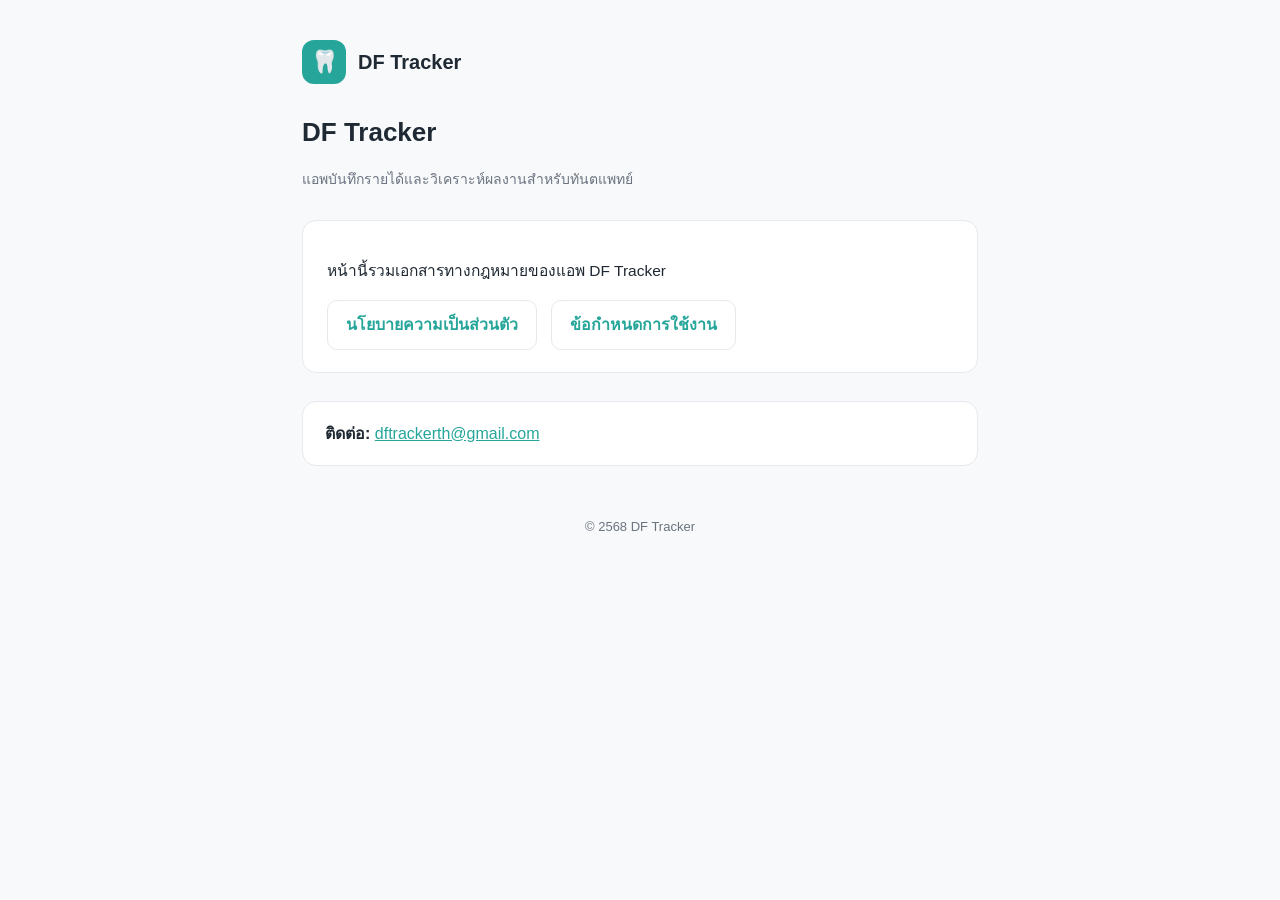
==== index.html @ 6d8a1709 "Add legal pages (privacy, terms, home)" ====
<!DOCTYPE html>
<html lang="th">
<head>
<meta charset="UTF-8">
<meta name="viewport" content="width=device-width, initial-scale=1.0">
<title>DF Tracker</title>
<link rel="stylesheet" href="style.css">
</head>
<body>
<div class="wrap">

  <header class="brand">
    <div class="logo">🦷</div>
    <div class="name">DF Tracker</div>
  </header>

  <h1>DF Tracker</h1>
  <p class="effective">แอพบันทึกรายได้และวิเคราะห์ผลงานสำหรับทันตแพทย์</p>

  <div class="card">
    <p>หน้านี้รวมเอกสารทางกฎหมายของแอพ DF Tracker</p>
    <div class="nav-links">
      <a href="privacy.html">นโยบายความเป็นส่วนตัว</a>
      <a href="terms.html">ข้อกำหนดการใช้งาน</a>
    </div>
  </div>

  <div class="contact">
    <strong>ติดต่อ:</strong> <a href="mailto:dftrackerth@gmail.com">dftrackerth@gmail.com</a>
  </div>

  <footer>© 2568 DF Tracker</footer>

</div>
</body>
</html>
---- style.css ----
:root {
  --accent: #26A69A;
  --ink: #1f2933;
  --muted: #6b7480;
  --line: #e6e9ed;
  --bg: #f7f9fa;
}

* { box-sizing: border-box; }

body {
  margin: 0;
  font-family: -apple-system, BlinkMacSystemFont, "Segoe UI", "Sarabun",
    "Noto Sans Thai", Roboto, sans-serif;
  color: var(--ink);
  background: var(--bg);
  line-height: 1.7;
  -webkit-font-smoothing: antialiased;
}

.wrap {
  max-width: 720px;
  margin: 0 auto;
  padding: 40px 22px 80px;
}

header.brand {
  display: flex;
  align-items: center;
  gap: 12px;
  margin-bottom: 8px;
}

header.brand .logo {
  width: 44px;
  height: 44px;
  border-radius: 12px;
  background: var(--accent);
  color: #fff;
  display: grid;
  place-items: center;
  font-size: 22px;
}

header.brand .name {
  font-size: 20px;
  font-weight: 700;
}

h1 {
  font-size: 26px;
  margin: 26px 0 4px;
}

.effective {
  color: var(--muted);
  font-size: 14px;
  margin-bottom: 28px;
}

h2 {
  font-size: 18px;
  margin: 34px 0 10px;
  padding-top: 18px;
  border-top: 1px solid var(--line);
}

h3 {
  font-size: 15px;
  margin: 18px 0 6px;
  color: var(--ink);
}

p, li { font-size: 15.5px; }

ul { padding-left: 20px; }
li { margin-bottom: 6px; }

a { color: var(--accent); }

strong { font-weight: 700; }

.card {
  background: #fff;
  border: 1px solid var(--line);
  border-radius: 14px;
  padding: 22px 24px;
  margin-top: 26px;
}

.contact {
  background: #fff;
  border: 1px solid var(--line);
  border-radius: 14px;
  padding: 18px 22px;
  margin-top: 28px;
}

.nav-links {
  display: flex;
  gap: 14px;
  margin-top: 14px;
  flex-wrap: wrap;
}

.nav-links a {
  display: inline-block;
  padding: 10px 18px;
  background: #fff;
  border: 1px solid var(--line);
  border-radius: 10px;
  text-decoration: none;
  font-weight: 600;
}

footer {
  margin-top: 50px;
  color: var(--muted);
  font-size: 13px;
  text-align: center;
}
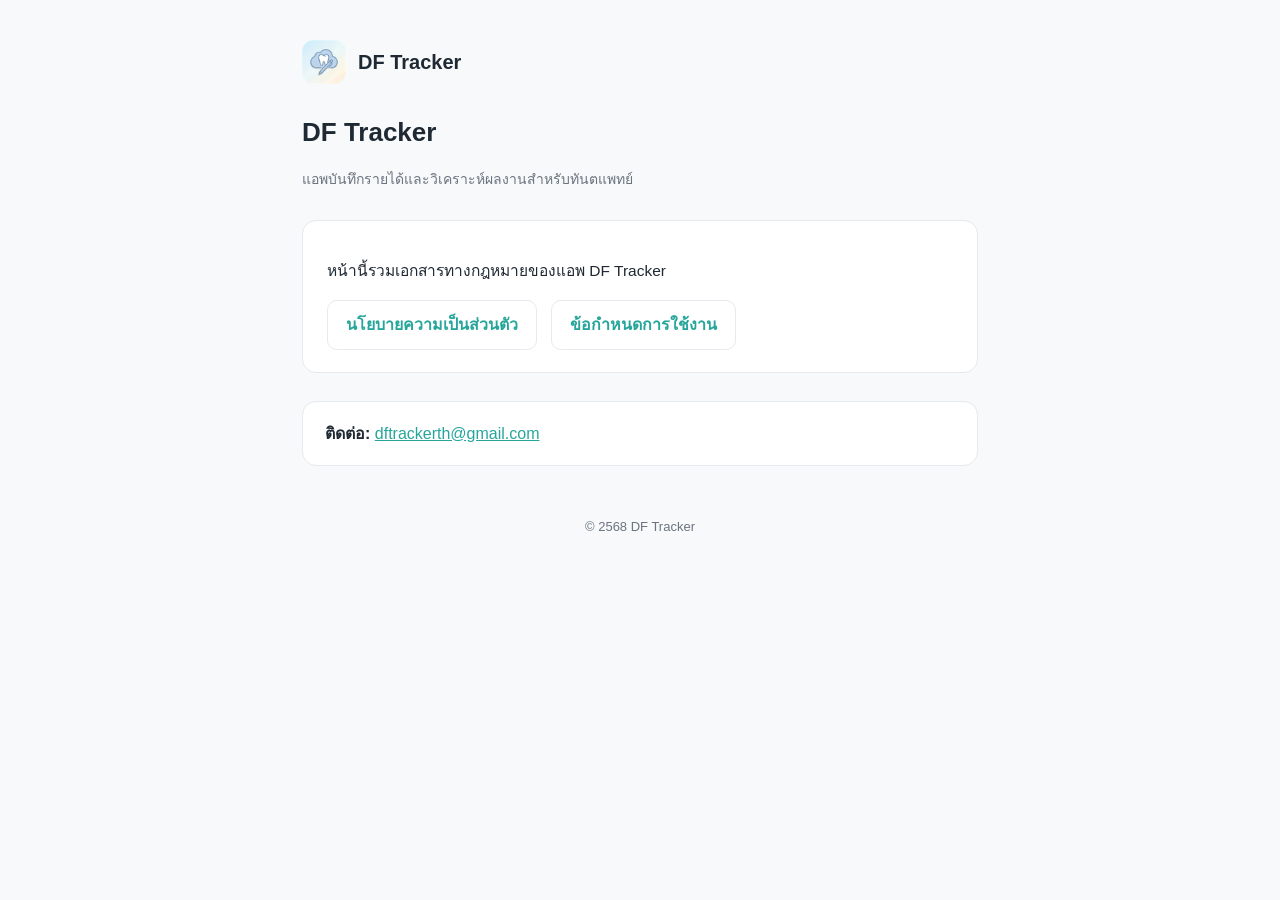
==== commit 26abe9c7: "feat: เปลี่ยน header logo จาก emoji 🦷 เป็นโลโก้แอพจริง - เพิ่ม logo.png (app icon ย่อ 128px) - index" ====
--- a/index.html
+++ b/index.html
@@ -10,7 +10,7 @@
 <div class="wrap">
 
   <header class="brand">
-    <div class="logo">🦷</div>
+    <img class="logo" src="logo.png" alt="DF Tracker">
     <div class="name">DF Tracker</div>
   </header>
 
--- a/style.css
+++ b/style.css
@@ -35,11 +35,8 @@
   width: 44px;
   height: 44px;
   border-radius: 12px;
-  background: var(--accent);
-  color: #fff;
-  display: grid;
-  place-items: center;
-  font-size: 22px;
+  object-fit: cover;
+  display: block;
 }
 
 header.brand .name {
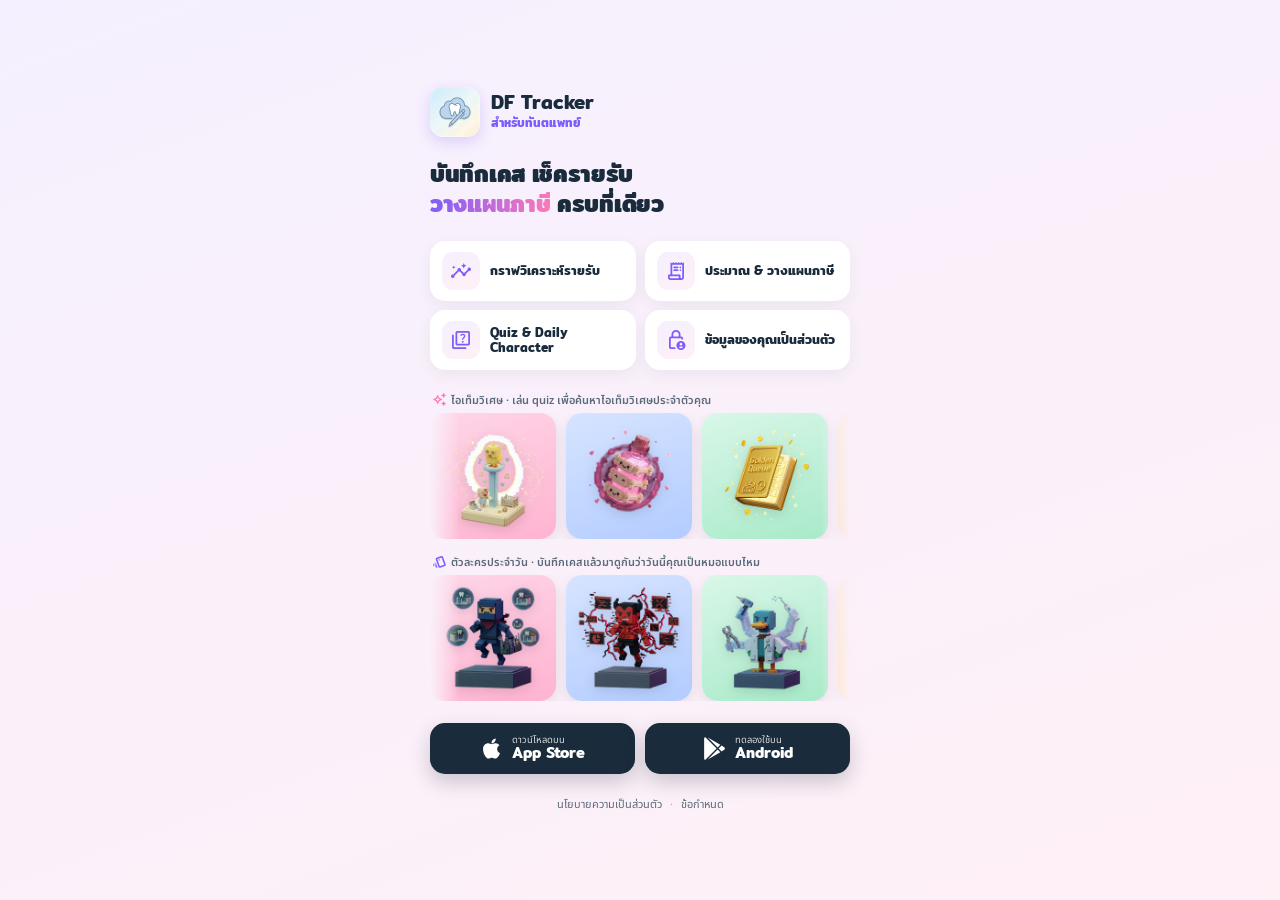
==== commit 4a6f96ec: "feat: เปลี่ยนหน้าแรกเป็น landing page ใหม่ (showcase ตัวละคร/ไอเท็ม + chips ฟีเจอร์)" ====
--- a/index.html
+++ b/index.html
@@ -1,36 +1,209 @@
 <!DOCTYPE html>
 <html lang="th">
 <head>
-<meta charset="UTF-8">
-<meta name="viewport" content="width=device-width, initial-scale=1.0">
-<title>DF Tracker</title>
-<link rel="stylesheet" href="style.css">
+<meta charset="UTF-8" />
+<meta name="viewport" content="width=device-width, initial-scale=1.0, viewport-fit=cover" />
+<title>DF Tracker — ผู้ช่วยจัดการรายได้ของทันตแพทย์</title>
+
+<!-- ===== Link preview (IG / Line / FB) ===== -->
+<meta property="og:type" content="website" />
+<meta property="og:title" content="DF Tracker — ผู้ช่วยจัดการรายได้ของทันตแพทย์" />
+<meta property="og:description" content="บันทึกเคส เช็คยอด สรุป + ภาษี สำหรับทันตแพทย์ พร้อมตัวละครประจำวันและ Quiz ไอเท็มวิเศษ" />
+<!-- TODO: ทำ og-image.png 1200x630 จะสวยกว่า (ตอนนี้ใช้ไอคอน) -->
+<meta property="og:image" content="https://dftracker.github.io/landing_assets/icon.png" />
+<meta property="og:url" content="https://dftracker.github.io/" />
+<meta name="twitter:card" content="summary" />
+
+<link rel="preconnect" href="https://fonts.googleapis.com" />
+<link rel="preconnect" href="https://fonts.gstatic.com" crossorigin />
+<link href="https://fonts.googleapis.com/css2?family=Mitr:wght@500;600;700&family=Noto+Sans+Thai:wght@400;500;600;700&display=swap" rel="stylesheet" />
+<link href="https://fonts.googleapis.com/css2?family=Material+Symbols+Rounded:opsz,wght,FILL,GRAD@24,400,0,0&display=block" rel="stylesheet" />
+
+<style>
+  :root {
+    --ink: #1A2B3C;
+    --ink-soft: #5b6b7b;
+    --accent: #7C5CFC;
+    --accent2: #FF7AB6;
+    --bg1: #F5F0FF;
+    --bg2: #FFF0F6;
+  }
+  * { box-sizing: border-box; margin: 0; padding: 0; }
+  html {
+    -webkit-text-size-adjust: 100%;
+    min-height: 100%;
+    background: linear-gradient(160deg, var(--bg1) 0%, var(--bg2) 100%) no-repeat;
+    background-attachment: fixed;
+  }
+  html, body { overflow: hidden; max-width: 100%; }
+  body { font-family: 'Noto Sans Thai', sans-serif; color: var(--ink); line-height: 1.55; }
+
+  /* เต็ม 1 หน้าจอ ไม่ scroll */
+  .app {
+    width: 100%; max-width: 460px; margin: 0 auto;
+    height: 100svh; min-height: 100svh;
+    display: flex; flex-direction: column; justify-content: center;
+    padding: max(18px, env(safe-area-inset-top)) 20px max(18px, env(safe-area-inset-bottom));
+    gap: clamp(14px, 2.4vh, 26px);
+  }
+  h1, h2, h3, .btn, .eyebrow, .chip b, .name { font-family: 'Mitr', 'Noto Sans Thai', sans-serif; }
+
+  /* ===== Header ===== */
+  .header { display: flex; align-items: center; gap: 11px; }
+  .header img { width: 50px; height: 50px; border-radius: 13px; box-shadow: 0 5px 14px rgba(124,92,252,0.22); }
+  .header .name { font-size: 19px; font-weight: 600; line-height: 1.15; }
+  .header .eyebrow { font-size: 12px; font-weight: 600; color: var(--accent); }
+
+  /* ===== Hero ===== */
+  .hero h1 { font-size: 23px; font-weight: 700; line-height: 1.32; letter-spacing: -0.3px; }
+  .hero h1 .grad { background: linear-gradient(100deg, var(--accent), var(--accent2)); -webkit-background-clip: text; background-clip: text; -webkit-text-fill-color: transparent; }
+  .hero p { font-size: 13.5px; color: var(--ink-soft); margin-top: 6px; }
+
+  /* ===== Feature chips (2x2) ===== */
+  .chips { display: grid; grid-template-columns: 1fr 1fr; gap: 9px; }
+  .chip { background: #fff; border-radius: 15px; padding: 11px 12px; box-shadow: 0 5px 16px rgba(26,43,60,0.06); display: flex; gap: 10px; align-items: center; }
+  .chip .ico { width: 38px; height: 38px; flex: 0 0 38px; display: grid; place-items: center; border-radius: 11px; overflow: hidden; background: linear-gradient(160deg, var(--bg1), var(--bg2)); }
+  .chip .micon { font-family: 'Material Symbols Rounded'; font-weight: 400; font-size: 22px; line-height: 1; color: var(--accent); }
+  .chip .lockimg { width: 30px; height: 30px; object-fit: contain; }
+  .chip b { font-size: 12.5px; font-weight: 600; line-height: 1.25; }
+
+  /* ===== Showcase marquee ===== */
+  .showcase { display: flex; flex-direction: column; gap: 0; flex: 0 1 auto; min-height: 0; }
+  /* label ชิดแถวของตัวเอง (mb 4) · เว้นจากแถวก่อนหน้าเยอะ (mt 15) → จับกลุ่มชัด */
+  .row-label { flex: 0 0 auto; font-size: 11px; font-weight: 600; color: var(--ink-soft); margin: 0 0 4px 2px; white-space: nowrap; overflow: hidden; text-overflow: ellipsis; }
+  .row-label .lic { font-family: 'Material Symbols Rounded'; font-size: 15px; line-height: 1; vertical-align: -3px; margin-right: 4px; }
+  .marquee + .row-label { margin-top: 15px; }
+  /* แต่ละแถวกินพื้นที่ที่เหลือเท่ากัน → tile ยืดเต็มเอง ไม่มีช่องโบ๋/ไม่ตัด */
+  .marquee { flex: 0 1 auto; height: clamp(100px, 14vh, 136px); min-height: 0; display: flex; align-items: stretch; overflow: hidden; -webkit-mask: linear-gradient(90deg, transparent, #000 7%, #000 93%, transparent); mask: linear-gradient(90deg, transparent, #000 7%, #000 93%, transparent); }
+  .mtrack { display: flex; align-items: center; gap: 10px; height: 100%; width: max-content; will-change: transform; }
+  /* px/วิ เท่ากัน: char track ยาว 2.5× ของ item → duration 2.5× · สวนทางกัน */
+  .mtrack.items { animation: scroll-l 20s linear infinite; }
+  .mtrack.chars { animation: scroll-r 50s linear infinite; }
+  @keyframes scroll-l { from { transform: translateX(0); } to { transform: translateX(-50%); } }
+  @keyframes scroll-r { from { transform: translateX(-50%); } to { transform: translateX(0); } }
+  .tile { height: 100%; flex: 0 0 auto; border-radius: 16px; padding: 8px; display: flex; align-items: center; justify-content: center; box-shadow: 0 5px 14px rgba(26,43,60,0.10); }
+  .tile.char, .tile.item { aspect-ratio: 1 / 1; }
+  .tile img { max-width: 100%; max-height: 100%; object-fit: contain; filter: drop-shadow(0 3px 6px rgba(0,0,0,0.12)); }
+  @media (prefers-reduced-motion: reduce) { .mtrack { animation: none; } }
+
+  /* ===== CTA — 2 store badges ข้างกัน ===== */
+  .cta { display: flex; gap: 10px; }
+  .store-btn {
+    flex: 1 1 0; min-width: 0; display: flex; align-items: center; justify-content: center; gap: 9px;
+    text-decoration: none; padding: 12px 8px; border-radius: 15px;
+    background: var(--ink); color: #fff; box-shadow: 0 8px 20px rgba(26,43,60,0.22);
+    transition: transform .12s ease;
+  }
+  .store-btn:active { transform: scale(0.985); }
+  .store-btn svg { width: 23px; height: 23px; flex: 0 0 auto; fill: currentColor; }
+  .store-btn .txt { line-height: 1.12; text-align: left; }
+  .store-btn .txt small { display: block; font-size: 9.5px; opacity: 0.82; font-weight: 400; }
+  .store-btn .txt b { display: block; font-size: 15px; font-weight: 600; font-family: 'Mitr', sans-serif; }
+
+  /* ===== Footer ===== */
+  footer { text-align: center; font-size: 11px; color: var(--ink-soft); }
+  footer a { color: var(--ink-soft); text-decoration: none; }
+  footer .dot { margin: 0 5px; opacity: 0.5; }
+</style>
 </head>
 <body>
-<div class="wrap">
-
-  <header class="brand">
-    <img class="logo" src="logo.png" alt="DF Tracker">
-    <div class="name">DF Tracker</div>
-  </header>
-
-  <h1>DF Tracker</h1>
-  <p class="effective">แอพบันทึกรายได้และวิเคราะห์ผลงานสำหรับทันตแพทย์</p>
-
-  <div class="card">
-    <p>หน้านี้รวมเอกสารทางกฎหมายของแอพ DF Tracker</p>
-    <div class="nav-links">
-      <a href="privacy.html">นโยบายความเป็นส่วนตัว</a>
-      <a href="terms.html">ข้อกำหนดการใช้งาน</a>
+<div class="app">
+
+  <!-- ===== Header ===== -->
+  <div class="header">
+    <img src="landing_assets/icon.png" alt="DF Tracker" onerror="this.style.display='none'" />
+    <div>
+      <div class="name">DF Tracker</div>
+      <div class="eyebrow">สำหรับทันตแพทย์</div>
     </div>
   </div>
 
-  <div class="contact">
-    <strong>ติดต่อ:</strong> <a href="mailto:dftrackerth@gmail.com">dftrackerth@gmail.com</a>
-  </div>
-
-  <footer>© 2568 DF Tracker</footer>
+  <!-- ===== Hero (โทนจริงจัง อิง onboarding) ===== -->
+  <div class="hero">
+    <h1>บันทึกเคส เช็ครายรับ<br/><span class="grad">วางแผนภาษี</span> ครบที่เดียว</h1>
+  </div>
+
+  <!-- ===== Feature chips ===== -->
+  <div class="chips">
+    <div class="chip"><div class="ico"><span class="micon">insights</span></div><b>กราฟวิเคราะห์รายรับ</b></div>
+    <div class="chip"><div class="ico"><span class="micon">receipt_long</span></div><b>ประมาณ &amp; วางแผนภาษี</b></div>
+    <div class="chip"><div class="ico"><span class="micon">quiz</span></div><b>Quiz &amp; Daily Character</b></div>
+    <div class="chip"><div class="ico"><span class="micon">lock_person</span></div><b>ข้อมูลของคุณเป็นส่วนตัว</b></div>
+  </div>
+
+  <!-- ===== Showcase: 2 marquee rows (auto-slide, no controls) ===== -->
+  <div class="showcase">
+    <div class="row-label"><span class="lic" style="color:var(--accent2)">auto_awesome</span>ไอเท็มวิเศษ · เล่น quiz เพื่อค้นหาไอเท็มวิเศษประจำตัวคุณ</div>
+    <div class="marquee"><div class="mtrack items" id="track-items"></div></div>
+    <div class="row-label"><span class="lic" style="color:var(--accent)">style</span>ตัวละครประจำวัน · บันทึกเคสแล้วมาดูกันว่าวันนี้คุณเป็นหมอแบบไหม</div>
+    <div class="marquee"><div class="mtrack chars" id="track-chars"></div></div>
+  </div>
+
+  <!-- ===== CTA — โชว์ทั้ง 2 store เสมอ ===== -->
+  <div class="cta">
+    <a class="store-btn" href="https://apps.apple.com/us/app/df-tracker/id6774423854">
+      <svg viewBox="0 0 384 512" aria-hidden="true"><path d="M318.7 268.7c-.2-36.7 16.4-64.4 50-84.8-18.8-26.9-47.2-41.7-84.7-44.6-35.5-2.8-74.3 20.7-88.5 20.7-15 0-49.4-19.7-76.4-19.7C63.3 141.2 4 184.8 4 273.5q0 39.3 14.4 81.2c12.8 36.7 59 126.7 107.2 125.2 25.2-.6 43-17.9 75.8-17.9 31.8 0 48.3 17.9 76.4 17.9 48.6-.7 90.4-82.5 102.6-119.3-65.2-30.7-61.7-90-61.7-91.9zm-56.6-164.2c27.3-32.4 24.8-61.9 24-72.5-24.1 1.4-52 16.4-67.9 34.9-17.5 19.8-27.8 44.3-25.6 71.9 26.1 2 49.9-11.4 69.5-34.3z"/></svg>
+      <span class="txt"><small>ดาวน์โหลดบน</small><b>App Store</b></span>
+    </a>
+    <a class="store-btn" href="beta.html">
+      <svg viewBox="0 0 512 512" aria-hidden="true"><path d="M325.3 234.3L104.6 13l280.8 161.2-60.1 60.1zM47 0C34 6.8 25.3 19.2 25.3 35.3v441.3c0 16.1 8.7 28.5 21.7 35.3l256.6-256L47 0zm425.2 225.6l-58.9-34.1-65.7 64.5 65.7 64.5 60.1-34.1c18-14.3 18-46.5-1.2-60.8zM104.6 499l280.8-161.2-60.1-60.1L104.6 499z"/></svg>
+      <span class="txt"><small>ทดลองใช้บน</small><b>Android</b></span>
+    </a>
+  </div>
+
+  <!-- ===== Footer ===== -->
+  <footer>
+    <a href="privacy.html">นโยบายความเป็นส่วนตัว</a>
+    <span class="dot">·</span>
+    <a href="terms.html">ข้อกำหนด</a>
+  </footer>
 
 </div>
+
+<script>
+  // ===== Build marquee tracks (รูปจริง + duplicate เพื่อ loop ไร้รอยต่อ) =====
+  (function () {
+    var GRADS = [
+      'linear-gradient(160deg,#FFD6E8,#FFB3D1)','linear-gradient(160deg,#D6E4FF,#B3CCFF)',
+      'linear-gradient(160deg,#D9F7E8,#A8EAC9)','linear-gradient(160deg,#FFE9C7,#FFD79A)',
+      'linear-gradient(160deg,#E8D9FF,#CBB3FF)','linear-gradient(160deg,#C7F0F5,#9FE3EC)'
+    ];
+    // ลำดับสีที่ไม่มีสีซ้ำติดกัน — รวมถึงรอยต่อตอนวน loop (seq[สุดท้าย] != seq[แรก])
+    function gradSeq(count) {
+      var n = GRADS.length, s = [];
+      for (var i = 0; i < count; i++) s.push(i % n);
+      if (count > 1 && s[count - 1] === s[0]) {
+        for (var g = 0; g < n; g++) { if (g !== s[count - 2] && g !== s[0]) { s[count - 1] = g; break; } }
+      }
+      return s;
+    }
+    function fill(trackId, path, count, cls) {
+      var track = document.getElementById(trackId);
+      var seq = gradSeq(count);
+      var html = '';
+      // วน 2 รอบ (ต้นฉบับ + สำเนา) → animation -50% ลูปเนียน
+      for (var pass = 0; pass < 2; pass++) {
+        for (var i = 1; i <= count; i++) {
+          html += '<div class="tile ' + cls + '" style="background:' + GRADS[seq[i - 1]] + '">' +
+                  '<img src="' + path + '/' + i + '.png" alt="" loading="eager"></div>';
+        }
+      }
+      track.innerHTML = html;
+    }
+    fill('track-chars', 'landing_assets/characters', 25, 'char');
+    fill('track-items', 'landing_assets/items', 10, 'item');
+
+    // ตั้ง duration จาก pixel จริง → ทั้ง 2 แถวเร็วเท่ากันเป๊ะ (70 px/s)
+    var PX_PER_SEC = 70;
+    requestAnimationFrame(function () {
+      ['track-chars', 'track-items'].forEach(function (id) {
+        var el = document.getElementById(id);
+        if (!el) return;
+        var half = el.scrollWidth / 2;
+        el.style.animationDuration = (half / PX_PER_SEC).toFixed(2) + 's';
+      });
+    });
+  })();
+</script>
 </body>
 </html>
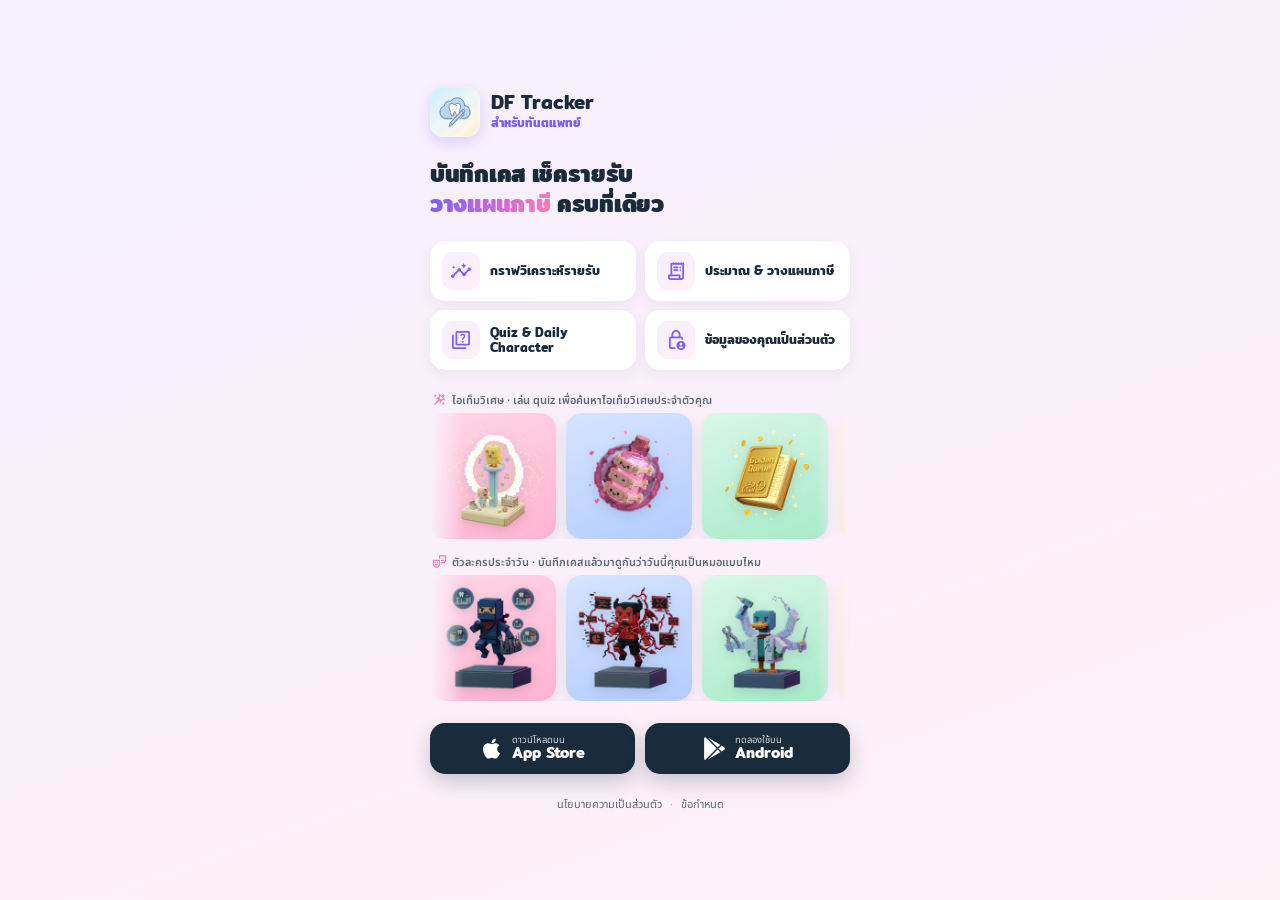
==== commit 3fcbc8c4: "fix: ไอคอน label เป็น PNG ย้อมสีชมพู + แก้ slideshow กระตุกตอนวนรอบ - เปลี่ยนไอคอนหน้า label (ไอเท็ม" ====
--- a/index.html
+++ b/index.html
@@ -27,6 +27,7 @@
     --accent2: #FF7AB6;
     --bg1: #F5F0FF;
     --bg2: #FFF0F6;
+    --fade: #FAF0FA; /* ≈ สี bg ตรงแถว marquee — ใช้ทำขอบจางแทน mask */
   }
   * { box-sizing: border-box; margin: 0; padding: 0; }
   html {
@@ -71,16 +72,21 @@
   .showcase { display: flex; flex-direction: column; gap: 0; flex: 0 1 auto; min-height: 0; }
   /* label ชิดแถวของตัวเอง (mb 4) · เว้นจากแถวก่อนหน้าเยอะ (mt 15) → จับกลุ่มชัด */
   .row-label { flex: 0 0 auto; font-size: 11px; font-weight: 600; color: var(--ink-soft); margin: 0 0 4px 2px; white-space: nowrap; overflow: hidden; text-overflow: ellipsis; }
-  .row-label .lic { font-family: 'Material Symbols Rounded'; font-size: 15px; line-height: 1; vertical-align: -3px; margin-right: 4px; }
+  .row-label .lpng { display: inline-block; width: 15px; height: 15px; vertical-align: -3px; margin-right: 5px; -webkit-mask-size: contain; mask-size: contain; -webkit-mask-repeat: no-repeat; mask-repeat: no-repeat; -webkit-mask-position: center; mask-position: center; }
   .marquee + .row-label { margin-top: 15px; }
   /* แต่ละแถวกินพื้นที่ที่เหลือเท่ากัน → tile ยืดเต็มเอง ไม่มีช่องโบ๋/ไม่ตัด */
-  .marquee { flex: 0 1 auto; height: clamp(100px, 14vh, 136px); min-height: 0; display: flex; align-items: stretch; overflow: hidden; -webkit-mask: linear-gradient(90deg, transparent, #000 7%, #000 93%, transparent); mask: linear-gradient(90deg, transparent, #000 7%, #000 93%, transparent); }
-  .mtrack { display: flex; align-items: center; gap: 10px; height: 100%; width: max-content; will-change: transform; }
+  .marquee { position: relative; flex: 0 1 auto; height: clamp(100px, 14vh, 136px); min-height: 0; display: flex; align-items: stretch; overflow: hidden; }
+  /* ขอบจางด้วย overlay นิ่ง (แทน mask) → track เป็น pure composited layer ไม่ re-raster ตอนวนรอบ */
+  .marquee::before, .marquee::after { content: ''; position: absolute; top: 0; bottom: 0; width: 8%; z-index: 2; pointer-events: none; }
+  .marquee::before { left: 0; background: linear-gradient(to right, var(--fade), rgba(250,240,250,0)); }
+  .marquee::after { right: 0; background: linear-gradient(to left, var(--fade), rgba(250,240,250,0)); }
+  .mtrack { display: flex; align-items: center; gap: 10px; height: 100%; width: max-content; will-change: transform; backface-visibility: hidden; }
   /* px/วิ เท่ากัน: char track ยาว 2.5× ของ item → duration 2.5× · สวนทางกัน */
   .mtrack.items { animation: scroll-l 20s linear infinite; }
   .mtrack.chars { animation: scroll-r 50s linear infinite; }
-  @keyframes scroll-l { from { transform: translateX(0); } to { transform: translateX(-50%); } }
-  @keyframes scroll-r { from { transform: translateX(-50%); } to { transform: translateX(0); } }
+  /* fallback ตอน JS ไม่รัน — JS จะ override ด้วย keyframes ที่เป็น px ตายตัว (compositor-friendly) */
+  @keyframes scroll-l { from { transform: translate3d(0,0,0); } to { transform: translate3d(-50%,0,0); } }
+  @keyframes scroll-r { from { transform: translate3d(-50%,0,0); } to { transform: translate3d(0,0,0); } }
   .tile { height: 100%; flex: 0 0 auto; border-radius: 16px; padding: 8px; display: flex; align-items: center; justify-content: center; box-shadow: 0 5px 14px rgba(26,43,60,0.10); }
   .tile.char, .tile.item { aspect-ratio: 1 / 1; }
   .tile img { max-width: 100%; max-height: 100%; object-fit: contain; filter: drop-shadow(0 3px 6px rgba(0,0,0,0.12)); }
@@ -133,9 +139,9 @@
 
   <!-- ===== Showcase: 2 marquee rows (auto-slide, no controls) ===== -->
   <div class="showcase">
-    <div class="row-label"><span class="lic" style="color:var(--accent2)">auto_awesome</span>ไอเท็มวิเศษ · เล่น quiz เพื่อค้นหาไอเท็มวิเศษประจำตัวคุณ</div>
+    <div class="row-label"><span class="lpng" style="-webkit-mask-image:url('landing_assets/label-item.png'); mask-image:url('landing_assets/label-item.png'); background:var(--accent2)"></span>ไอเท็มวิเศษ · เล่น quiz เพื่อค้นหาไอเท็มวิเศษประจำตัวคุณ</div>
     <div class="marquee"><div class="mtrack items" id="track-items"></div></div>
-    <div class="row-label"><span class="lic" style="color:var(--accent)">style</span>ตัวละครประจำวัน · บันทึกเคสแล้วมาดูกันว่าวันนี้คุณเป็นหมอแบบไหม</div>
+    <div class="row-label"><span class="lpng" style="-webkit-mask-image:url('landing_assets/label-char.png'); mask-image:url('landing_assets/label-char.png'); background:var(--accent2)"></span>ตัวละครประจำวัน · บันทึกเคสแล้วมาดูกันว่าวันนี้คุณเป็นหมอแบบไหม</div>
     <div class="marquee"><div class="mtrack chars" id="track-chars"></div></div>
   </div>
 
@@ -195,14 +201,27 @@
 
     // ตั้ง duration จาก pixel จริง → ทั้ง 2 แถวเร็วเท่ากันเป๊ะ (70 px/s)
     var PX_PER_SEC = 70;
-    requestAnimationFrame(function () {
-      ['track-chars', 'track-items'].forEach(function (id) {
-        var el = document.getElementById(id);
-        if (!el) return;
-        var half = el.scrollWidth / 2;
-        el.style.animationDuration = (half / PX_PER_SEC).toFixed(2) + 's';
-      });
+    // สร้าง keyframes เป็น "px ตายตัว" (ไม่ใช้ var/%/calc) → animation รันบน compositor (GPU) = ลื่น
+    // ถ้าใช้ var() ใน keyframe เบราว์เซอร์อาจถอด animation ลง main thread → กระตุก
+    // อ่าน offsetLeft = force layout อยู่แล้ว ไม่ต้องรอ rAF (ซึ่งไม่ fire ตอน tab ไม่ visible)
+    var jobs = [], kf = '';
+    [['track-items', 'items', true], ['track-chars', 'chars', false]].forEach(function (cfg) {
+      var el = document.getElementById(cfg[0]);
+      if (!el) return;
+      // ระยะลูปจริง = ตำแหน่งซ้ายของ tile ตัวแรกของชุดสำเนา (นับ gap จริง ไม่พึ่ง %)
+      var dup = el.children[el.children.length / 2];
+      var shift = Math.round(dup ? dup.offsetLeft : el.scrollWidth / 2);
+      var name = 'mq-' + cfg[1];
+      var zero = 'translate3d(0,0,0)', off = 'translate3d(-' + shift + 'px,0,0)';
+      // items เลื่อนซ้าย (0 → -shift) · chars เลื่อนขวา (-shift → 0)
+      kf += '@keyframes ' + name + '{from{transform:' + (cfg[2] ? zero : off) +
+            '}to{transform:' + (cfg[2] ? off : zero) + '}}';
+      jobs.push([el, name, (shift / PX_PER_SEC).toFixed(2)]);
     });
+    var st = document.createElement('style');
+    st.textContent = kf;
+    document.head.appendChild(st);
+    jobs.forEach(function (j) { j[0].style.animation = j[1] + ' ' + j[2] + 's linear infinite'; });
   })();
 </script>
 </body>
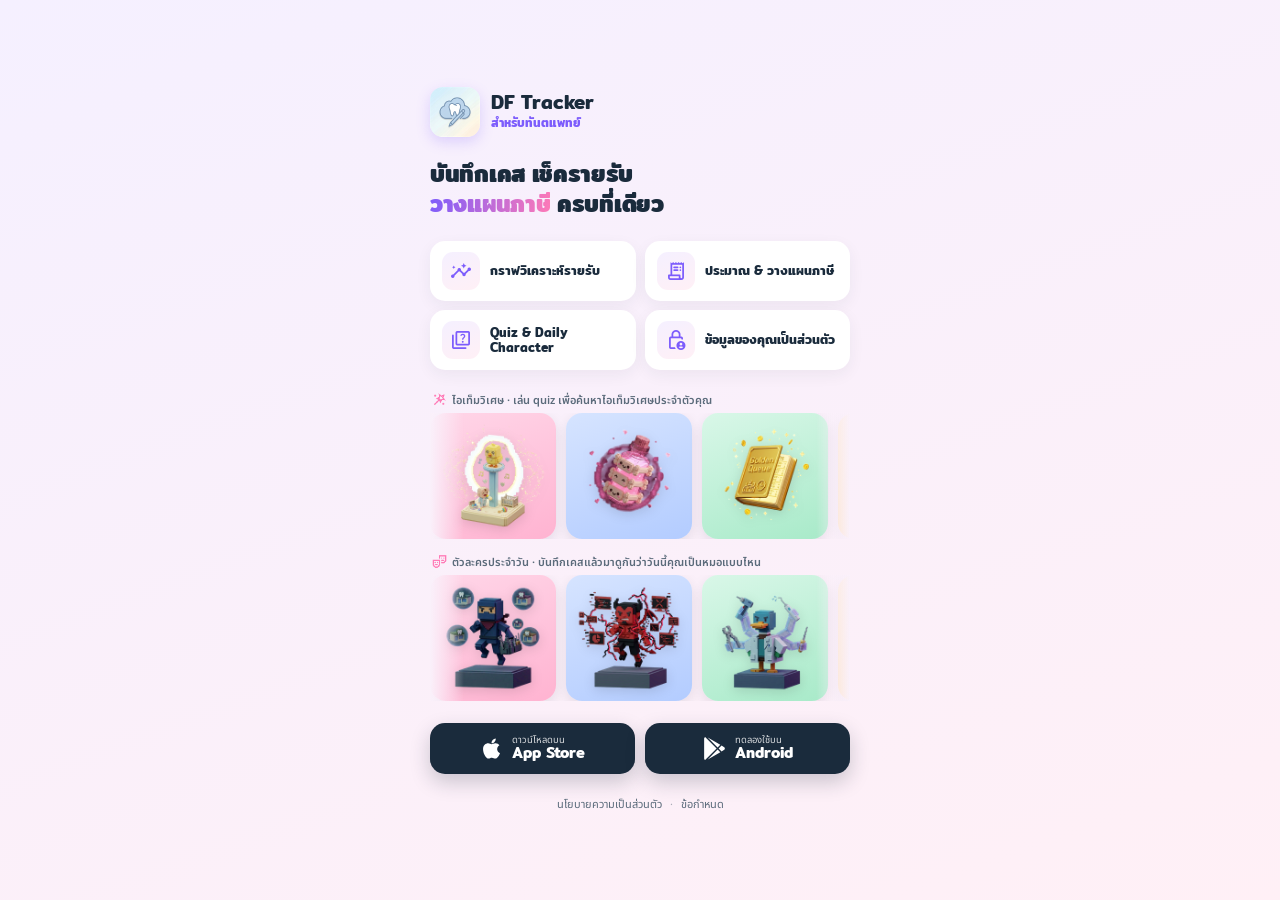
==== commit 1672a242: "fix: ใช้คำสะกด 'แอป' ให้ตรงกันทั้งเว็บ + แก้คำผิด 'แบบไหม' -> 'แบบไหน'" ====
--- a/index.html
+++ b/index.html
@@ -141,7 +141,7 @@
   <div class="showcase">
     <div class="row-label"><span class="lpng" style="-webkit-mask-image:url('landing_assets/label-item.png'); mask-image:url('landing_assets/label-item.png'); background:var(--accent2)"></span>ไอเท็มวิเศษ · เล่น quiz เพื่อค้นหาไอเท็มวิเศษประจำตัวคุณ</div>
     <div class="marquee"><div class="mtrack items" id="track-items"></div></div>
-    <div class="row-label"><span class="lpng" style="-webkit-mask-image:url('landing_assets/label-char.png'); mask-image:url('landing_assets/label-char.png'); background:var(--accent2)"></span>ตัวละครประจำวัน · บันทึกเคสแล้วมาดูกันว่าวันนี้คุณเป็นหมอแบบไหม</div>
+    <div class="row-label"><span class="lpng" style="-webkit-mask-image:url('landing_assets/label-char.png'); mask-image:url('landing_assets/label-char.png'); background:var(--accent2)"></span>ตัวละครประจำวัน · บันทึกเคสแล้วมาดูกันว่าวันนี้คุณเป็นหมอแบบไหน</div>
     <div class="marquee"><div class="mtrack chars" id="track-chars"></div></div>
   </div>
 
